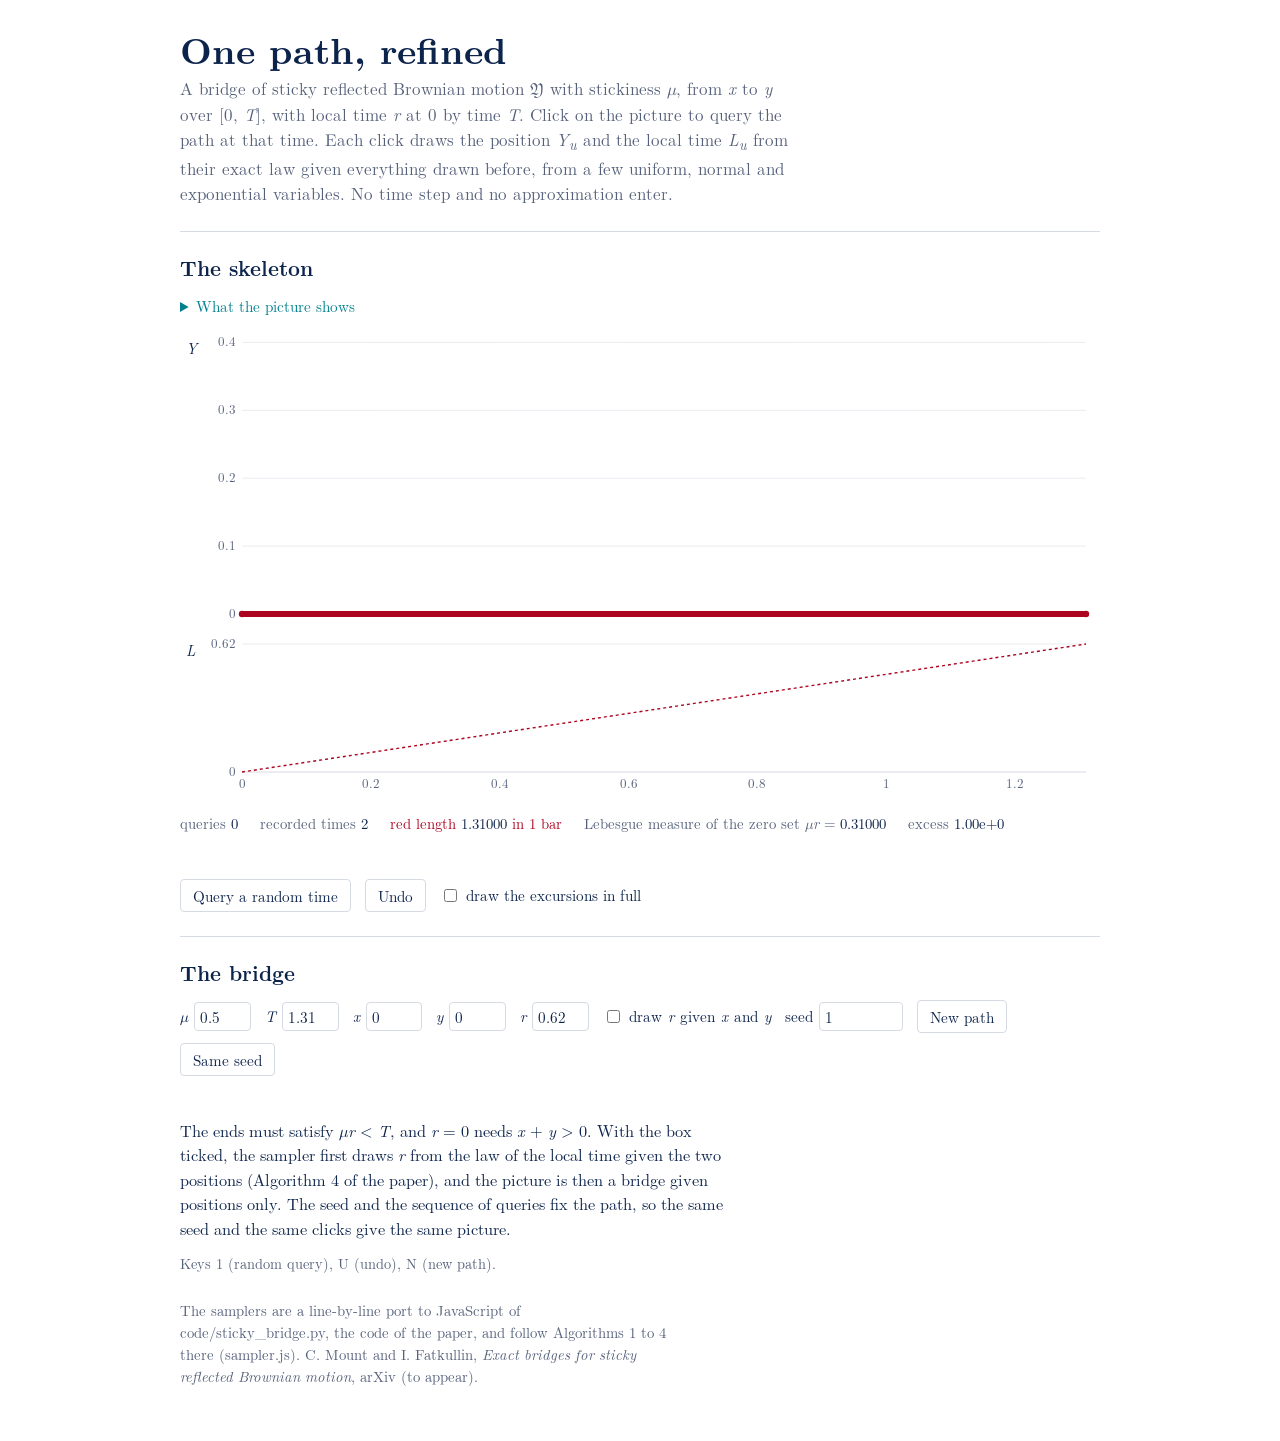
==== docs/refine/index.html @ 76b7fa44 "Pages and movies of the AMS talk" ====
<!doctype html>
<html lang="en">
<head>
<meta charset="utf-8">
<meta name="viewport" content="width=device-width, initial-scale=1">
<title>One path, refined</title>
<link rel="stylesheet" href="fonts.css">
<style>
/* the style of the zero-set page (talk/zero_set) and of the talk pictures */
:root {
  --bg: #ffffff; --ink: #0c234b; --muted: #55607a; --rule: #d6dae2; --accent: #ab0520; --teal: #00808c;
  --ghost: #b4b4b4; --violet: #804da6; --band: rgba(171, 5, 32, 0.12);
  --body: "LM", "LMM", "LMX", "Latin Modern Roman", "Computer Modern", serif;
}
@media (prefers-color-scheme: dark) {
  :root { --bg: #0d1220; --ink: #c9d6f2; --muted: #93a0b8; --rule: #2a3550; --accent: #ff6b7f; --teal: #4cc9d4;
          --ghost: #4b5671; --violet: #b39dff; --band: rgba(255, 107, 127, 0.16); color-scheme: dark; }
}
body { background: var(--bg); color: var(--ink); font-family: var(--body); font-size: 17px; line-height: 1.5;
       padding: 28px max(16px, env(safe-area-inset-right, 0px)) 48px max(16px, env(safe-area-inset-left, 0px)); margin: 0; }
main { max-width: 920px; margin: 0 auto; display: grid; gap: 24px; }
header { display: grid; gap: 6px; }
h1 { font-weight: 700; font-size: clamp(1.7rem, 4vw, 2.3rem); line-height: 1.15; margin: 0; text-wrap: balance; }
h2 { font-weight: 700; font-size: 1.3rem; margin: 0; }
.lede { color: var(--muted); max-width: 68ch; margin: 0; }
section { border-top: 1px solid var(--rule); padding-top: 20px; display: grid; gap: 12px; min-width: 0; }
.def { margin: 0; max-width: 70ch; font-size: 1.02rem; }
canvas { display: block; width: 100%; height: 470px; cursor: crosshair; touch-action: manipulation; }
.ctrl { display: flex; flex-wrap: wrap; align-items: center; gap: 10px 14px; }
.ctrl label { font-size: 0.95rem; white-space: nowrap; display: inline-flex; align-items: center; gap: 6px; }
.ctrl input[type=number] { font-family: var(--body); font-size: 0.95rem; width: 5.6ch; color: var(--ink); background: transparent;
  border: 1px solid var(--rule); border-radius: 4px; padding: 3px 5px; font-variant-numeric: tabular-nums; }
.ctrl input[type=number].seed { width: 9ch; }
.ctrl input[type=number]:disabled { color: var(--muted); }
.ctrl input[type=checkbox] { accent-color: var(--accent); }
button { font-family: var(--body); font-size: 0.95rem; color: var(--ink); background: transparent; border: 1px solid var(--rule);
  border-radius: 4px; padding: 5px 12px; cursor: pointer; }
button:hover { border-color: var(--accent); }
button.on { border-color: var(--accent); color: var(--accent); }
button:focus-visible, input:focus-visible { outline: 2px solid var(--accent); outline-offset: 2px; }
.read { display: flex; flex-wrap: wrap; gap: 4px 22px; font-size: 0.92rem; font-variant-numeric: tabular-nums; color: var(--muted); min-height: 1.4em; }
.read b { color: var(--ink); font-weight: 400; }
.read .acc { color: var(--accent); }
.read .tl { color: var(--teal); }
.msg { color: var(--accent); font-size: 0.92rem; min-height: 1.3em; margin: 0; }
.keys { color: var(--muted); font-size: 0.9rem; margin: 0; }
details.more summary { cursor: pointer; color: var(--teal); font-size: 0.95rem; width: fit-content; }
details.more summary:hover { text-decoration: underline; }
details.more[open] summary { margin-bottom: 8px; }
footer { color: var(--muted); font-size: 0.92rem; max-width: 70ch; }
footer p { margin: 0 0 6px; }
a { color: var(--teal); }
code { font-family: var(--body); }
</style>
</head>
<body>
<main>
  <header>
    <h1>One path, refined</h1>
    <p class="lede">A bridge of sticky reflected Brownian motion 𝔜 with stickiness <i>μ</i>, from <i>x</i> to <i>y</i> over [0, <i>T</i>], with local time <i>r</i> at 0 by time <i>T</i>. Click on the picture to query the path at that time. Each click draws the position <i>Y<sub>u</sub></i> and the local time <i>L<sub>u</sub></i> from their exact law given everything drawn before, from a few uniform, normal and exponential variables. No time step and no approximation enter.</p>
  </header>

  <section aria-labelledby="h-path">
    <h2 id="h-path">The skeleton</h2>
    <details class="more"><summary>What the picture shows</summary>
      <p class="def">The sampler keeps a skeleton of the path, the times it has queried with the position and the local time at each, together with the zeros it has drawn. Between two recorded times the local time either stays constant, and then the path is a Bessel(3) bridge away from 0, or it grows, and then both ends sit at 0. The red bars mark the intervals where it grows. They hold the zero set of the path, and their total length decreases to its Lebesgue measure <i>μr</i> as the skeleton grows. A query in a red bar that lands above 0 also draws the start and the end of its excursion, so the new excursion leaves the red at once.</p>
    </details>
    <canvas id="cv" aria-label="The path above and its local time below; click to query the path"></canvas>
    <div class="read" id="read"></div>
    <div class="read" id="last"></div>
    <div class="ctrl">
      <button id="b-one" title="key 1">Query a random time</button>
      <button id="b-undo" title="key U">Undo</button>
      <label><input type="checkbox" id="c-fill"> draw the excursions in full</label>
    </div>
  </section>

  <section aria-labelledby="h-par">
    <h2 id="h-par">The bridge</h2>
    <div class="ctrl">
      <label><i>μ</i> <input type="number" id="p-mu" value="0.5" min="0.001" step="0.05"></label>
      <label><i>T</i> <input type="number" id="p-T" value="1.31" min="0.01" step="0.1"></label>
      <label><i>x</i> <input type="number" id="p-x" value="0" min="0" step="0.05"></label>
      <label><i>y</i> <input type="number" id="p-y" value="0" min="0" step="0.05"></label>
      <label><i>r</i> <input type="number" id="p-r" value="0.62" min="0" step="0.05"></label>
      <label><input type="checkbox" id="c-free"> draw <i>r</i> given <i>x</i> and <i>y</i></label>
      <label>seed <input type="number" class="seed" id="p-seed" value="1" min="0" step="1"></label>
      <button id="b-new" title="key N">New path</button>
      <button id="b-same">Same seed</button>
    </div>
    <p class="msg" id="msg"></p>
    <p class="def">The ends must satisfy <i>μr</i> &lt; <i>T</i>, and <i>r</i> = 0 needs <i>x</i> + <i>y</i> &gt; 0. With the box ticked, the sampler first draws <i>r</i> from the law of the local time given the two positions (Algorithm 4 of the paper), and the picture is then a bridge given positions only. The seed and the sequence of queries fix the path, so the same seed and the same clicks give the same picture.</p>
    <p class="keys">Keys 1 (random query), U (undo), N (new path).</p>
  </section>

  <footer>
    <p>The samplers are a line-by-line port to JavaScript of <code>code/sticky_bridge.py</code>, the code of the paper, and follow Algorithms 1 to 4 there (sampler.js). C. Mount and I. Fatkullin, <i>Exact bridges for sticky reflected Brownian motion</i>, arXiv (to appear).</p>
  </footer>
</main>

<script src="sampler.js"></script>
<script>
(function () {
  'use strict';
  const S = window.StickySampler;
  const cv = document.getElementById('cv'), ctx = cv.getContext('2d');
  const $ = id => document.getElementById(id);
  const MAXPTS = 60000, MAXUNDO = 60;
  let P, R, rng, qrng, undo = [], hoverU = null, last = null, nQueries = 0, zTop = 0.5;

  function css(name) { return getComputedStyle(document.documentElement).getPropertyValue(name).trim(); }
  function num(id) { return parseFloat($(id).value); }

  // ------------------------------------------------------------------ a new path
  function newPath(seed) {
    const mu = num('p-mu'), T = num('p-T'), x = num('p-x'), y = num('p-y'), free = $('c-free').checked;
    let r = num('p-r');
    $('msg').textContent = '';
    if (!(mu > 0) || !(T > 0) || !(x >= 0) || !(y >= 0)) { $('msg').textContent = 'Need μ > 0, T > 0, x ≥ 0 and y ≥ 0.'; return; }
    rng = S.makeRng(seed); qrng = S.makeRng(seed ^ 0x5bd1e995);
    if (free) { r = S.local_time_given_positions(rng, x, y, T, mu); $('p-r').value = r.toPrecision(4); }
    else {
      if (!(r >= 0)) { $('msg').textContent = 'Need r ≥ 0.'; return; }
      if (mu * r >= T) { $('msg').textContent = 'Need μr < T: the path spends the time μr at 0.'; return; }
      if (r === 0 && x + y === 0) { $('msg').textContent = 'With r = 0 the path never reaches 0, so it needs x + y > 0.'; return; }
    }
    P = { mu, T, x, y, r, seed };
    R = S.Skeleton.bridge(rng, x, y, r, T, mu);
    undo = []; last = null; nQueries = 0;
    zTop = Math.max(0.35 * Math.sqrt(T), 1.15 * Math.max(x, y));
    fill(); draw();
  }

  // ------------------------------------------------------------------ queries
  function snapshot() {
    undo.push({ s: R.s.slice(), z: R.z.slice(), a: R.a.slice(), th: R.th.slice(), last, nQueries });
    if (undo.length > MAXUNDO) undo.shift();
  }
  function intervalOf(u) {               // index i with s_i < u < s_{i+1}, or -1 if u is recorded
    let lo = 0, hi = R.s.length;
    while (lo < hi) { const m = (lo + hi) >> 1; if (R.s[m] < u) lo = m + 1; else hi = m; }
    return (lo < R.s.length && R.s[lo] === u) ? -1 : lo - 1;
  }
  function ask(u) {                       // one query, with a note of the case for the readout
    const i = intervalOf(u);
    if (i < 0 || R.s.length >= MAXPTS) return null;
    const kind = R.a[i + 1] === R.a[i] ? 'constant' : 'increasing';
    const n0 = R.s.length;
    const [z, a] = R.query(rng, u);
    nQueries++;
    let g = null, d = null;
    if (R.s.length === n0 + 3) { const k = R.s.indexOf(u); g = R.s[k - 1]; d = R.s[k + 1]; }
    return { u, z, a, kind, g, d };
  }
  function fill() {                       // draws each excursion on a grid of about one query per pixel
    if (!$('c-fill').checked) return;
    const h = P.T / Math.max(300, cv.clientWidth - 76);
    const ts = [];
    for (let i = 0; i + 1 < R.s.length; i++) {
      if (R.a[i + 1] !== R.a[i]) continue;
      const L = R.s[i + 1] - R.s[i];
      if (L <= 1.5 * h) continue;
      const n = Math.ceil(L / h);
      for (let k = 1; k < n; k++) ts.push(R.s[i] + k * L / n);
    }
    for (const t of ts) { if (R.s.length >= MAXPTS) break; R.query(rng, t); }
  }
  function act(times) {                   // queries at the given times, in order, then the excursion fill
    snapshot();
    let q = null;
    for (const u of times) { const res = ask(u); if (res) q = res; }
    if (q) last = q;
    fill(); draw();
  }
  function redIntervals() {
    const out = [];
    for (let i = 0; i + 1 < R.s.length; i++) if (R.a[i + 1] !== R.a[i]) out.push([R.s[i], R.s[i + 1]]);
    return out;
  }
  function randomRedTime() {              // uniform on the red bars (on [0, T] if there are none)
    const red = redIntervals();
    let tot = 0; for (const [l, r] of red) tot += r - l;
    if (tot <= 0) return qrng.random() * P.T;
    let w = qrng.random() * tot;
    for (const [l, r] of red) { if (w < r - l) return l + w; w -= r - l; }
    return red[red.length - 1][1] * 0.999999;
  }
  function oneRandom() { act([$('c-fill').checked ? randomRedTime() : qrng.random() * P.T]); }
  function doUndo() {
    const st = undo.pop(); if (!st) return;
    R.s = st.s; R.z = st.z; R.a = st.a; R.th = st.th; last = st.last; nQueries = st.nQueries; draw();
  }
  // ------------------------------------------------------------------ drawing
  let geo = null;
  function layout() {
    const dpr = window.devicePixelRatio || 1, w = cv.clientWidth, h = cv.clientHeight;
    cv.width = Math.round(w * dpr); cv.height = Math.round(h * dpr);
    ctx.setTransform(dpr, 0, 0, dpr, 0, 0);
    const L = 62, Rm = 14, top = 12, ph = Math.round((h - 70) * 0.68), gapv = 30, lh = h - 70 - ph;
    geo = { w, h, L, Rm, top, ph, ly: top + ph + gapv, lh };
  }
  function X(u) { return geo.L + (u / P.T) * (geo.w - geo.L - geo.Rm); }
  function U(px) { return (px - geo.L) / (geo.w - geo.L - geo.Rm) * P.T; }
  function Yp(z) { return geo.top + geo.ph * (1 - z / zTop); }
  function Yl(a) { return geo.ly + geo.lh * (1 - (P.r > 0 ? a / P.r : 0)); }

  function axes(ink, muted, rule) {
    ctx.strokeStyle = rule; ctx.lineWidth = 1; ctx.fillStyle = muted;
    ctx.font = '13px LM, "Latin Modern Roman", serif'; ctx.textAlign = 'right'; ctx.textBaseline = 'middle';
    const step = niceStep(zTop / 3);
    for (let v = 0; v <= zTop * 1.0001; v += step) {
      ctx.beginPath(); ctx.moveTo(geo.L, Yp(v)); ctx.lineTo(geo.w - geo.Rm, Yp(v)); ctx.globalAlpha = v === 0 ? 1 : 0.5; ctx.stroke(); ctx.globalAlpha = 1;
      ctx.fillText(fmt(v), geo.L - 6, Yp(v));
    }
    ctx.beginPath(); ctx.moveTo(geo.L, Yl(0)); ctx.lineTo(geo.w - geo.Rm, Yl(0)); ctx.stroke();
    if (P.r > 0) { ctx.globalAlpha = 0.5; ctx.beginPath(); ctx.moveTo(geo.L, Yl(P.r)); ctx.lineTo(geo.w - geo.Rm, Yl(P.r)); ctx.stroke(); ctx.globalAlpha = 1;
      ctx.fillText(fmt(P.r), geo.L - 6, Yl(P.r)); }
    ctx.fillText('0', geo.L - 6, Yl(0));
    ctx.textAlign = 'center'; ctx.textBaseline = 'top';
    const ts = niceStep(P.T / 6);
    for (let t = 0; t <= P.T * 1.0001; t += ts) ctx.fillText(fmt(t), X(t), Yl(0) + 6);
    ctx.save(); ctx.fillStyle = ink; ctx.font = 'italic 15px LM, "Latin Modern Roman", serif'; ctx.textAlign = 'left'; ctx.textBaseline = 'top';
    ctx.fillText('Y', 6, geo.top); ctx.fillText('L', 6, geo.ly); ctx.restore();
  }
  function niceStep(x) { const p = Math.pow(10, Math.floor(Math.log10(x))), m = x / p; return p * (m < 1.5 ? 1 : m < 3.5 ? 2 : m < 7.5 ? 5 : 10); }
  function fmt(v) { return Math.abs(v) < 1e-12 ? '0' : (+v.toPrecision(3)).toString(); }

  function draw() {
    if (!P) return;
    layout();
    const ink = css('--ink'), acc = css('--accent'), teal = css('--teal'), muted = css('--muted'), rule = css('--rule'), ghost = css('--ghost');
    const n = R.s.length;
    for (let i = 0; i < n; i++) if (R.z[i] > zTop * 0.95) zTop = R.z[i] / 0.8;
    ctx.clearRect(0, 0, geo.w, geo.h);
    axes(ink, muted, rule);
    // red bars: the increasing intervals, on the axis of the path and as a band under the local time
    let red = 0, nRed = 0;
    ctx.fillStyle = acc;
    for (let i = 0; i + 1 < n; i++) {
      if (R.a[i + 1] === R.a[i]) continue;
      red += R.s[i + 1] - R.s[i]; nRed++;
      const x0 = X(R.s[i]), x1 = Math.max(X(R.s[i + 1]), x0 + 1);
      ctx.fillRect(x0, Yp(0) - 3, x1 - x0, 6);
    }
    // the path on the constant intervals
    ctx.strokeStyle = ink; ctx.lineWidth = 1.3; ctx.lineJoin = 'round'; ctx.beginPath();
    for (let i = 0; i + 1 < n; i++) {
      if (R.a[i + 1] !== R.a[i]) continue;
      ctx.moveTo(X(R.s[i]), Yp(R.z[i])); ctx.lineTo(X(R.s[i + 1]), Yp(R.z[i + 1]));
    }
    ctx.stroke();
    // the local time: flat on constant intervals, unknown (dashed) across the red
    ctx.strokeStyle = ink; ctx.lineWidth = 1.4; ctx.beginPath();
    for (let i = 0; i + 1 < n; i++) if (R.a[i + 1] === R.a[i]) { ctx.moveTo(X(R.s[i]), Yl(R.a[i])); ctx.lineTo(X(R.s[i + 1]), Yl(R.a[i])); }
    ctx.stroke();
    ctx.strokeStyle = acc; ctx.setLineDash([3, 3]); ctx.beginPath();
    for (let i = 0; i + 1 < n; i++) if (R.a[i + 1] !== R.a[i]) { ctx.moveTo(X(R.s[i]), Yl(R.a[i])); ctx.lineTo(X(R.s[i + 1]), Yl(R.a[i + 1])); }
    ctx.stroke(); ctx.setLineDash([]);
    // recorded points: dots while they are few, zeros in red
    const rad = n < 60 ? 3.2 : n < 400 ? 2 : 0;
    if (rad > 0) for (let i = 0; i < n; i++) {
      ctx.fillStyle = R.z[i] === 0 ? acc : ink;
      ctx.beginPath(); ctx.arc(X(R.s[i]), Yp(R.z[i]), rad, 0, 2 * Math.PI); ctx.fill();
    }
    // the last query and the zeros it drew
    if (last) {
      ctx.strokeStyle = teal; ctx.lineWidth = 2;
      ring(X(last.u), Yp(last.z), 6);
      ring(X(last.u), Yl(last.a), 5);
      if (last.g !== null) { ring(X(last.g), Yp(0), 5); ring(X(last.d), Yp(0), 5); }
    }
    // hover cursor
    if (hoverU !== null) {
      ctx.strokeStyle = ghost; ctx.lineWidth = 1; ctx.beginPath();
      ctx.moveTo(X(hoverU), geo.top); ctx.lineTo(X(hoverU), Yl(0)); ctx.stroke();
    }
    // readouts
    const mr = P.mu * P.r;
    $('read').innerHTML =
      `<span>queries <b>${nQueries}</b></span><span>recorded times <b>${n}</b></span>` +
      `<span class="acc">red length <b>${red.toFixed(5)}</b> in ${nRed} bar${nRed === 1 ? '' : 's'}</span>` +
      `<span>Lebesgue measure of the zero set <i>μr</i> = <b>${mr.toFixed(5)}</b></span>` +
      (P.r > 0 ? `<span>excess <b>${(red - mr).toExponential(2)}</b></span>` : '');
    lastLine();
  }
  function ring(x, y, r) { ctx.beginPath(); ctx.arc(x, y, r, 0, 2 * Math.PI); ctx.stroke(); }
  function lastLine() {
    let html = '';
    if (last) {
      html += `<span class="tl">last query at <i>u</i> = <b>${last.u.toFixed(4)}</b></span>` +
        `<span><i>Y<sub>u</sub></i> = <b>${last.z.toFixed(4)}</b></span><span><i>L<sub>u</sub></i> = <b>${last.a.toFixed(4)}</b></span>` +
        `<span>${last.kind === 'constant' ? 'a Bessel(3) bridge' : 'a middle bridge'}</span>` +
        (last.g !== null ? `<span>new excursion from <b>${last.g.toFixed(4)}</b> to <b>${last.d.toFixed(4)}</b></span>` : '');
    }
    if (hoverU !== null && R.s.length) {
      const i = Math.max(0, Math.min(R.s.length - 1, nearest(hoverU)));
      html += `<span>nearest recorded time <b>${R.s[i].toFixed(4)}</b>, <i>Y</i> = <b>${R.z[i].toFixed(4)}</b>, <i>L</i> = <b>${R.a[i].toFixed(4)}</b></span>`;
    }
    $('last').innerHTML = html;
  }
  function nearest(u) {
    let lo = 0, hi = R.s.length;
    while (lo < hi) { const m = (lo + hi) >> 1; if (R.s[m] < u) lo = m + 1; else hi = m; }
    if (lo > 0 && (lo === R.s.length || u - R.s[lo - 1] < R.s[lo] - u)) lo--;
    return lo;
  }

  // ------------------------------------------------------------------ events
  cv.addEventListener('click', e => {
    const rect = cv.getBoundingClientRect(), u = U(e.clientX - rect.left);
    if (u > 0 && u < P.T) act([u]);
  });
  cv.addEventListener('mousemove', e => {
    const rect = cv.getBoundingClientRect(), u = U(e.clientX - rect.left);
    hoverU = (u > 0 && u < P.T) ? u : null; draw();
  });
  cv.addEventListener('mouseleave', () => { hoverU = null; draw(); });
  $('b-one').onclick = oneRandom;
  $('b-undo').onclick = doUndo;
  $('b-new').onclick = () => { $('p-seed').value = Math.floor(Math.random() * 1e6); newPath(+$('p-seed').value); };
  $('b-same').onclick = () => { newPath(+$('p-seed').value); };
  $('c-fill').onchange = () => { if ($('c-fill').checked) { snapshot(); fill(); } draw(); };
  $('c-free').onchange = () => { $('p-r').disabled = $('c-free').checked; };
  for (const id of ['p-mu', 'p-T', 'p-x', 'p-y', 'p-r']) $(id).addEventListener('change', () => { newPath(+$('p-seed').value); });
  document.addEventListener('keydown', e => {
    if (e.target.tagName === 'INPUT' || e.metaKey || e.ctrlKey || e.altKey) return;
    const k = e.key.toLowerCase();
    if (k === '1') oneRandom();
    else if (k === 'u') doUndo(); else if (k === 'n') $('b-new').onclick();
    else return;
  });
  window.addEventListener('resize', draw);
  if (window.matchMedia) window.matchMedia('(prefers-color-scheme: dark)').addEventListener('change', draw);
  if (document.fonts) document.fonts.ready.then(draw);
  newPath(1);
})();
</script>
</body>
</html>
---- docs/refine/fonts.css ----
@font-face { font-family: "LM"; font-style: normal; font-weight: 400; src: url([data-uri]) format("woff2"); }
@font-face { font-family: "LM"; font-style: italic; font-weight: 400; src: url([data-uri]) format("woff2"); }
@font-face { font-family: "LM"; font-style: normal; font-weight: 700; src: url([data-uri]) format("woff2"); }
@font-face { font-family: "LMM"; font-style: normal; font-weight: 400; src: url([data-uri]) format("woff2"); }
@font-face { font-family: "LMX"; font-style: normal; font-weight: 400; src: url([data-uri]) format("woff2"); }
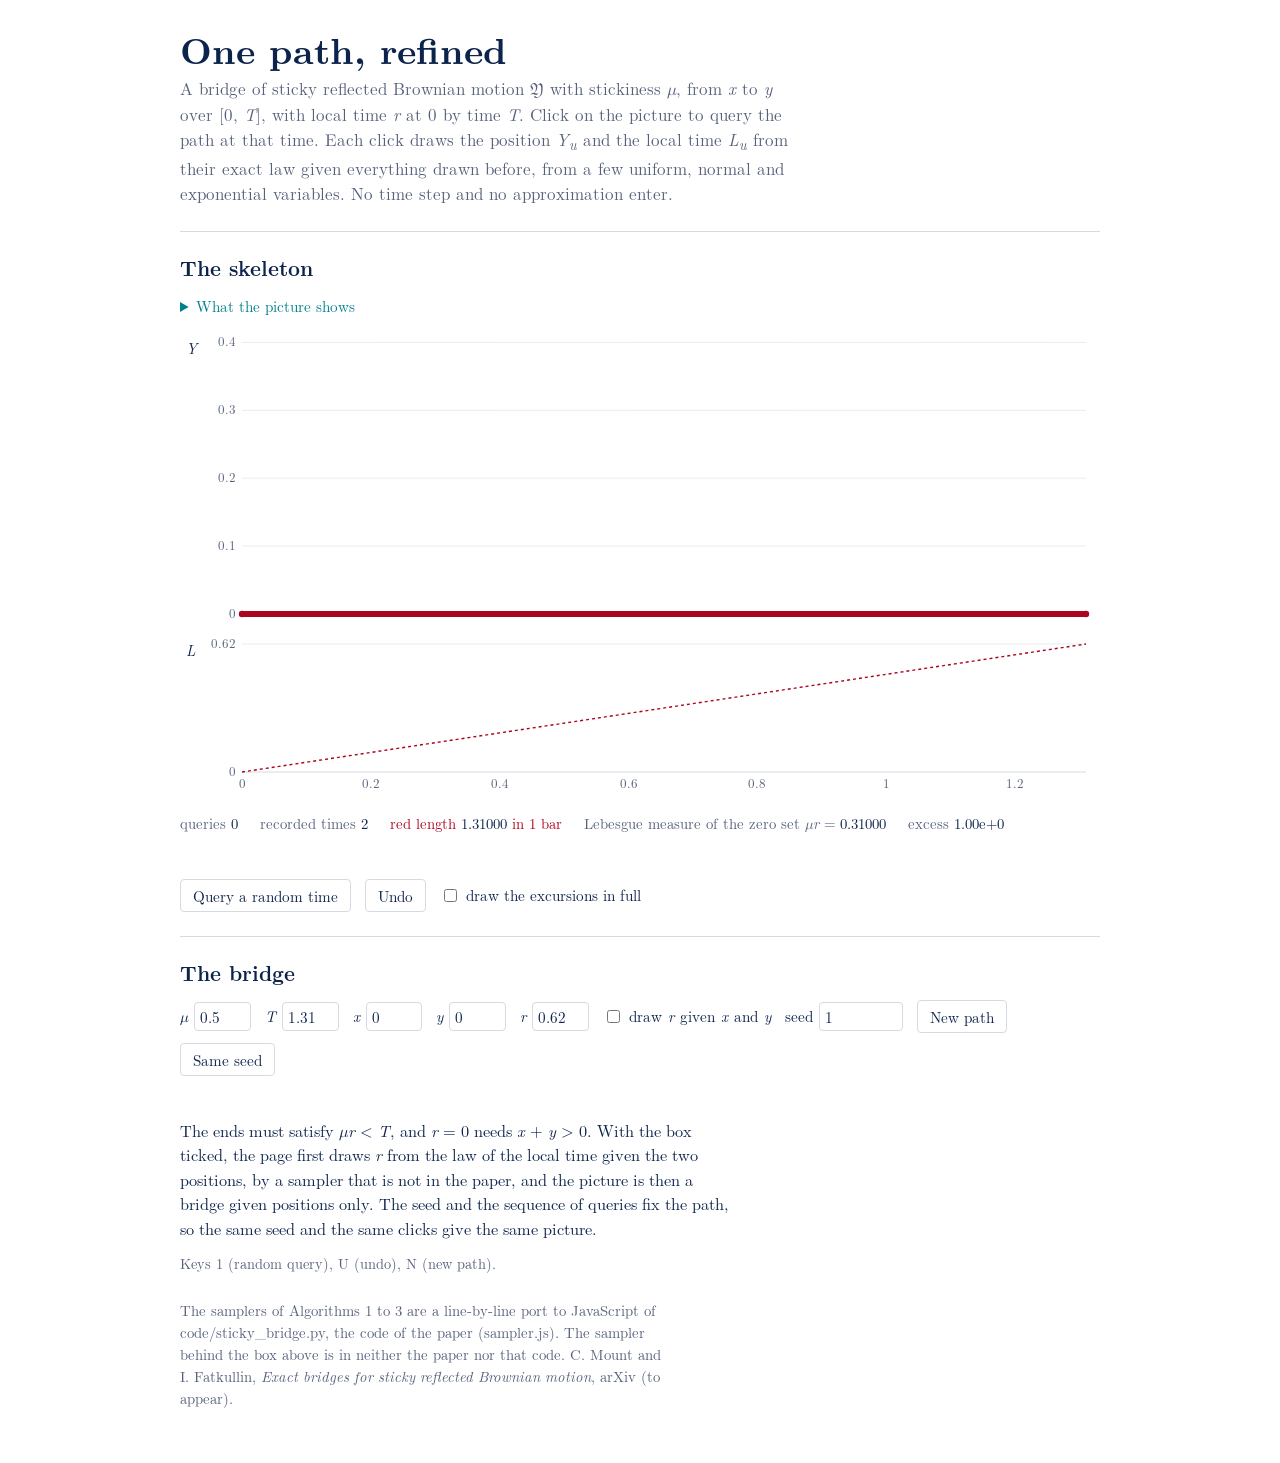
==== commit 3687ba76: "Add the paper, code and numerics; rename to sticky-bm-bridges" ====
--- a/docs/refine/index.html
+++ b/docs/refine/index.html
@@ -89,12 +89,12 @@
       <button id="b-same">Same seed</button>
     </div>
     <p class="msg" id="msg"></p>
-    <p class="def">The ends must satisfy <i>μr</i> &lt; <i>T</i>, and <i>r</i> = 0 needs <i>x</i> + <i>y</i> &gt; 0. With the box ticked, the sampler first draws <i>r</i> from the law of the local time given the two positions (Algorithm 4 of the paper), and the picture is then a bridge given positions only. The seed and the sequence of queries fix the path, so the same seed and the same clicks give the same picture.</p>
+    <p class="def">The ends must satisfy <i>μr</i> &lt; <i>T</i>, and <i>r</i> = 0 needs <i>x</i> + <i>y</i> &gt; 0. With the box ticked, the page first draws <i>r</i> from the law of the local time given the two positions, by a sampler that is not in the paper, and the picture is then a bridge given positions only. The seed and the sequence of queries fix the path, so the same seed and the same clicks give the same picture.</p>
     <p class="keys">Keys 1 (random query), U (undo), N (new path).</p>
   </section>
 
   <footer>
-    <p>The samplers are a line-by-line port to JavaScript of <code>code/sticky_bridge.py</code>, the code of the paper, and follow Algorithms 1 to 4 there (sampler.js). C. Mount and I. Fatkullin, <i>Exact bridges for sticky reflected Brownian motion</i>, arXiv (to appear).</p>
+    <p>The samplers of Algorithms 1 to 3 are a line-by-line port to JavaScript of <code>code/sticky_bridge.py</code>, the code of the paper (sampler.js). The sampler behind the box above is in neither the paper nor that code. C. Mount and I. Fatkullin, <i>Exact bridges for sticky reflected Brownian motion</i>, arXiv (to appear).</p>
   </footer>
 </main>
 
